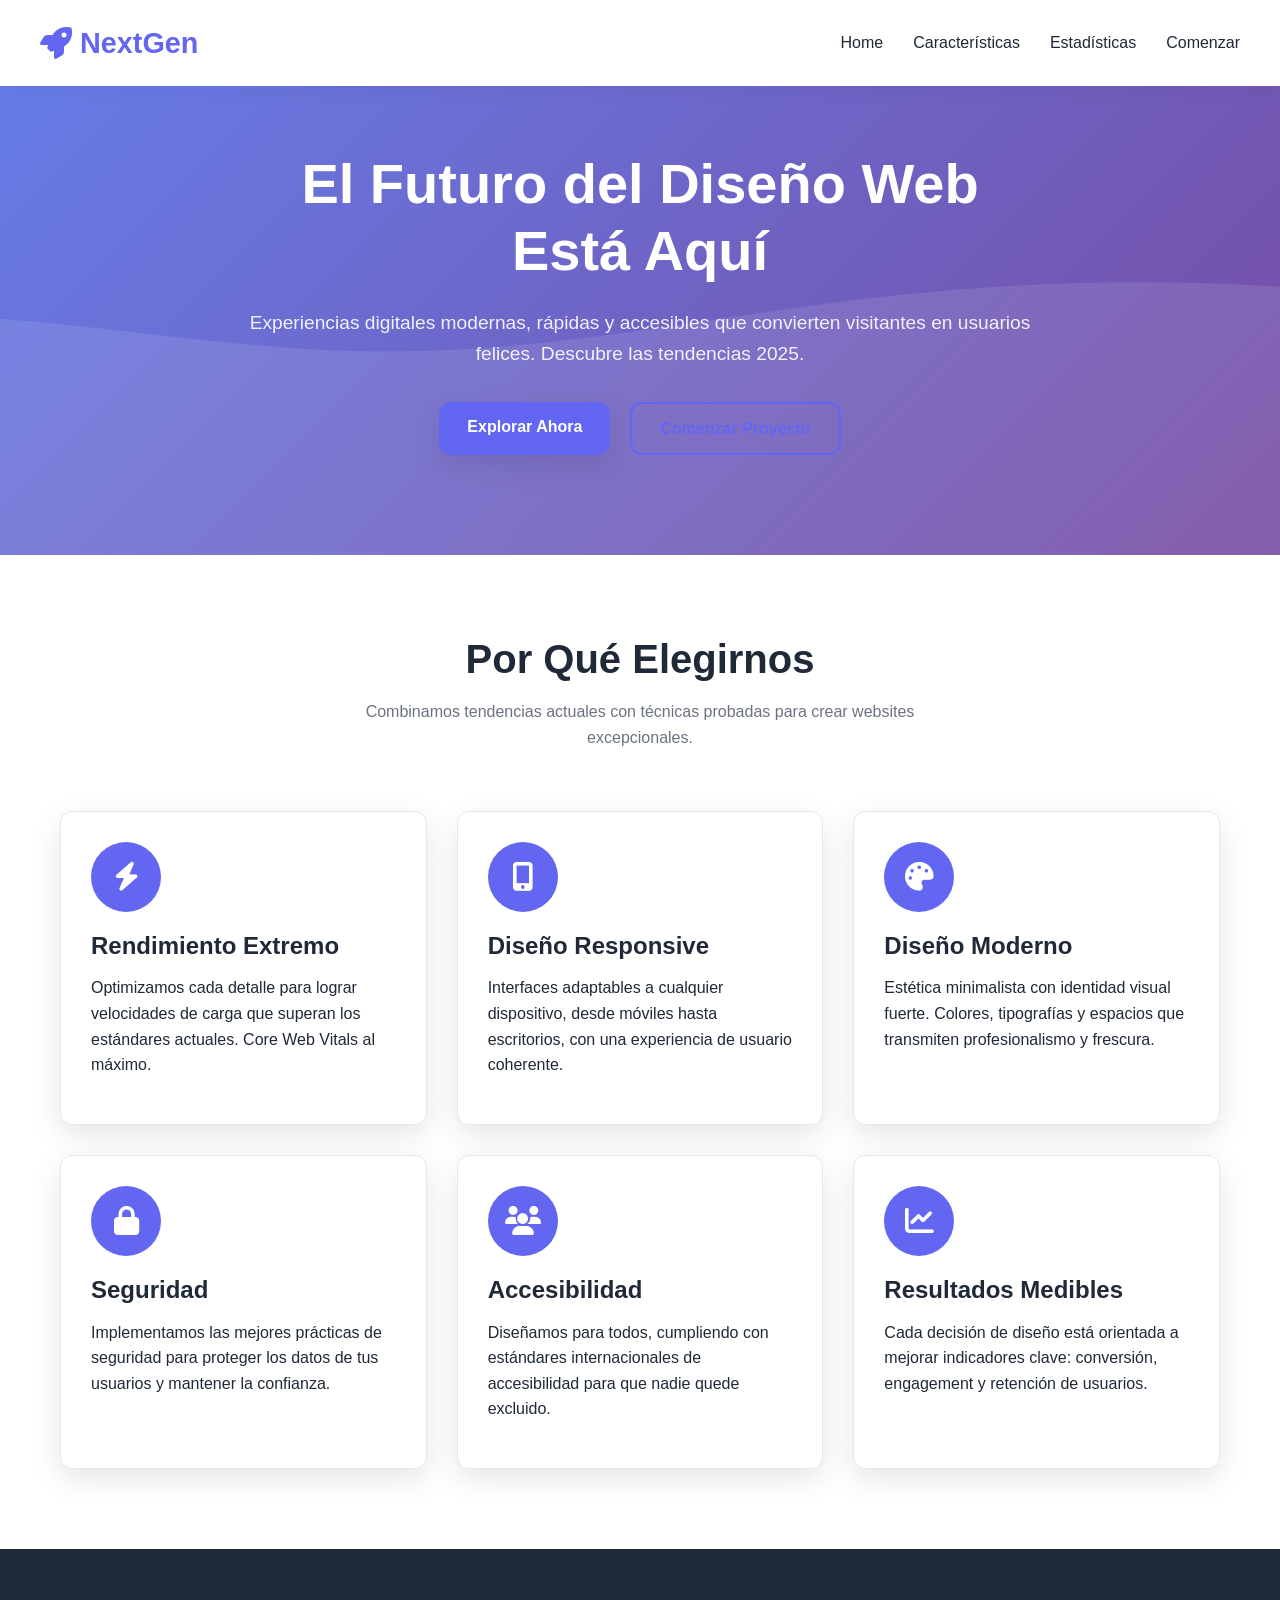
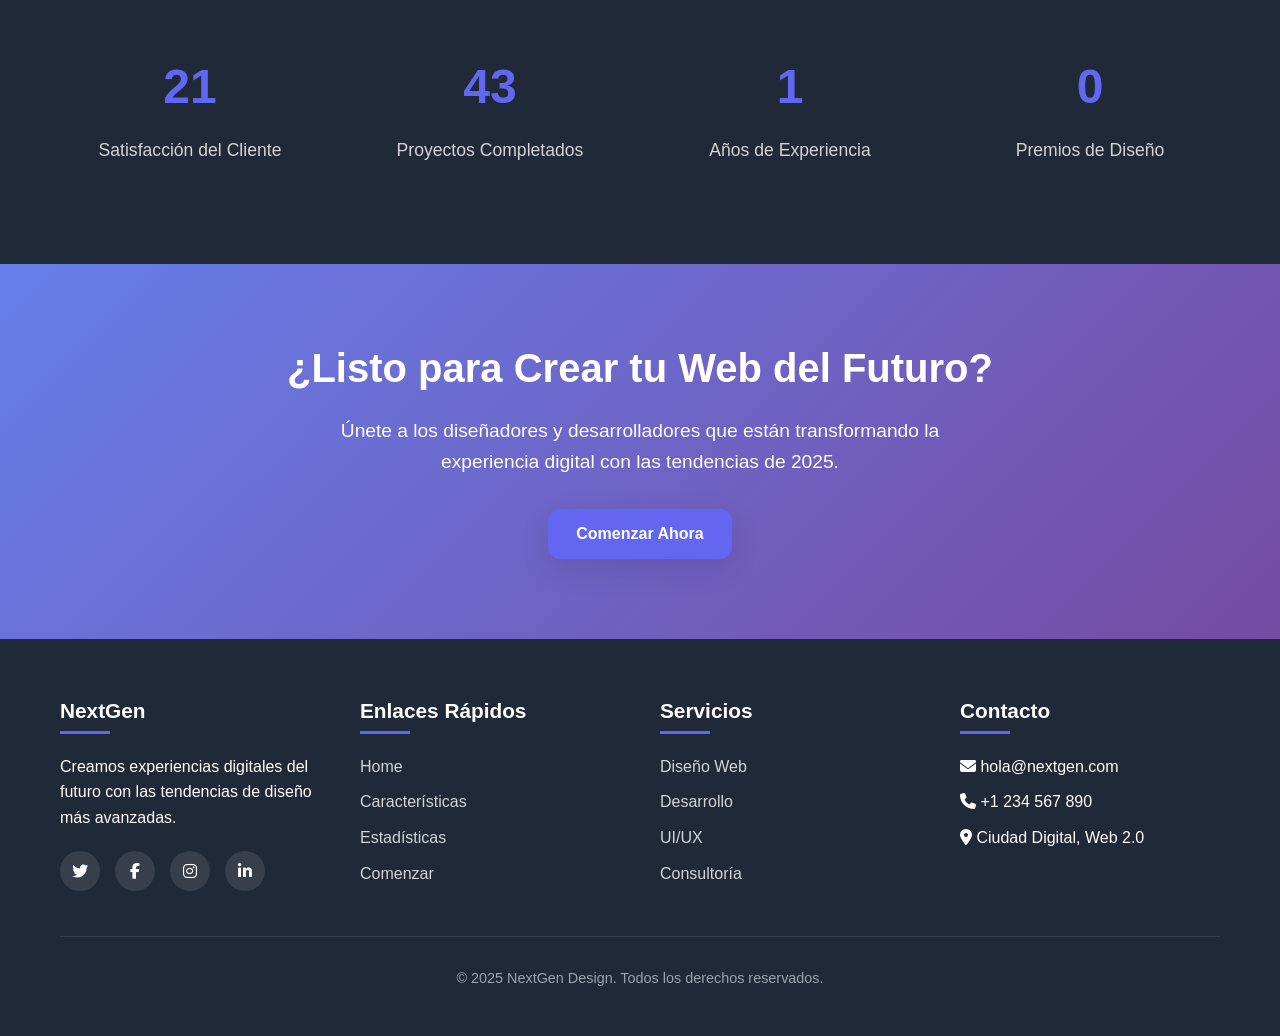
==== index.html @ e4864cec "Add Agente IA / ADD copy message" ====
<!DOCTYPE html>
<html lang="es">
<head>
    <meta charset="UTF-8">
    <meta name="viewport" content="width=device-width, initial-scale=1.0">
    <title>Home Moderno - Tendencias 2025</title>
    <link rel="stylesheet" href="https://cdnjs.cloudflare.com/ajax/libs/font-awesome/6.4.0/css/all.min.css">
    <style>
        /* === CSS VARIABLES === */
        :root {
            --primary: #6366f1;
            --primary-dark: #4f46e5;
            --secondary: #10b981;
            --dark: #1f2937;
            --light: #f9fafb;
            --gray: #6b7280;
            --gray-light: #e5e7eb;
            --white: #ffffff;
            --shadow: 0 10px 30px rgba(0, 0, 0, 0.1);
            --transition: all 0.3s ease;
            --radius: 12px;
        }

        /* === RESET Y BASE === */
        * {
            margin: 0;
            padding: 0;
            box-sizing: border-box;
        }

        html {
            scroll-behavior: smooth;
        }

        body {
            font-family: 'Inter', -apple-system, BlinkMacSystemFont, sans-serif;
            line-height: 1.6;
            color: var(--dark);
            background-color: var(--light);
            overflow-x: hidden;
        }

        .container {
            width: 100%;
            max-width: 1200px;
            margin: 0 auto;
            padding: 0 20px;
        }

        section {
            padding: 80px 0;
        }

        h1, h2, h3 {
            line-height: 1.2;
            margin-bottom: 1rem;
        }

        p {
            margin-bottom: 1rem;
        }

        .btn {
            display: inline-block;
            padding: 12px 28px;
            background: var(--primary);
            color: var(--white);
            border: none;
            border-radius: var(--radius);
            font-weight: 600;
            text-decoration: none;
            cursor: pointer;
            transition: var(--transition);
            box-shadow: var(--shadow);
        }

        .btn:hover {
            background: var(--primary-dark);
            transform: translateY(-3px);
            box-shadow: 0 15px 40px rgba(0, 0, 0, 0.15);
        }

        .btn:active {
            transform: translateY(-1px);
        }

        .btn-secondary {
            background: transparent;
            color: var(--primary);
            border: 2px solid var(--primary);
            box-shadow: none;
        }

        .btn-secondary:hover {
            background: var(--primary);
            color: var(--white);
        }

        /* === HEADER === */
        header {
            background: var(--white);
            box-shadow: 0 2px 20px rgba(0, 0, 0, 0.05);
            position: fixed;
            width: 100%;
            top: 0;
            z-index: 1000;
            transition: var(--transition);
        }

        .header-container {
            display: flex;
            justify-content: space-between;
            align-items: center;
            padding: 20px 0;
        }

        .logo {
            font-size: 1.8rem;
            font-weight: 700;
            color: var(--primary);
            text-decoration: none;
            display: flex;
            align-items: center;
            gap: 8px;
        }

        .logo i {
            font-size: 2rem;
        }

        .nav-menu {
            display: flex;
            list-style: none;
            gap: 30px;
        }

        .nav-menu a {
            text-decoration: none;
            color: var(--dark);
            font-weight: 500;
            transition: var(--transition);
            position: relative;
        }

        .nav-menu a::after {
            content: '';
            position: absolute;
            width: 0;
            height: 2px;
            bottom: -5px;
            left: 0;
            background-color: var(--primary);
            transition: var(--transition);
        }

        .nav-menu a:hover::after {
            width: 100%;
        }

        .nav-menu a:hover {
            color: var(--primary);
        }

        .hamburger {
            display: none;
            font-size: 1.5rem;
            cursor: pointer;
            background: none;
            border: none;
            color: var(--dark);
        }

        /* === HERO SECTION === */
        .hero {
            padding: 150px 0 100px;
            background: linear-gradient(135deg, #667eea 0%, #764ba2 100%);
            color: var(--white);
            text-align: center;
            position: relative;
            overflow: hidden;
        }

        .hero::before {
            content: '';
            position: absolute;
            top: 0;
            left: 0;
            width: 100%;
            height: 100%;
            background: url('data:image/svg+xml;utf8,<svg xmlns="http://www.w3.org/2000/svg" viewBox="0 0 1440 320"><path fill="%23ffffff" fill-opacity="0.1" d="M0,224L48,213.3C96,203,192,181,288,181.3C384,181,480,203,576,202.7C672,203,768,181,864,170.7C960,160,1056,160,1152,170.7C1248,181,1344,203,1392,213.3L1440,224L1440,320L1392,320C1344,320,1248,320,1152,320C1056,320,960,320,864,320C768,320,672,320,576,320C480,320,384,320,288,320C192,320,96,320,48,320L0,320Z"></path></svg>');
            background-size: cover;
            background-position: center;
        }

        .hero-content {
            position: relative;
            z-index: 1;
            max-width: 800px;
            margin: 0 auto;
        }

        .hero h1 {
            font-size: 3.5rem;
            margin-bottom: 1.5rem;
            font-weight: 800;
        }

        .hero p {
            font-size: 1.2rem;
            margin-bottom: 2rem;
            opacity: 0.9;
        }

        .hero-buttons {
            display: flex;
            gap: 20px;
            justify-content: center;
            flex-wrap: wrap;
        }

        /* === FEATURES SECTION === */
        .features {
            background: var(--white);
        }

        .section-title {
            text-align: center;
            margin-bottom: 60px;
        }

        .section-title h2 {
            font-size: 2.5rem;
            color: var(--dark);
        }

        .section-title p {
            color: var(--gray);
            max-width: 600px;
            margin: 0 auto;
        }

        .features-grid {
            display: grid;
            grid-template-columns: repeat(auto-fit, minmax(300px, 1fr));
            gap: 30px;
        }

        .feature-card {
            background: var(--white);
            border-radius: var(--radius);
            padding: 30px;
            box-shadow: var(--shadow);
            transition: var(--transition);
            border: 1px solid var(--gray-light);
        }

        .feature-card:hover {
            transform: translateY(-10px);
            box-shadow: 0 20px 40px rgba(0, 0, 0, 0.1);
        }

        .feature-icon {
            width: 70px;
            height: 70px;
            background: var(--primary);
            border-radius: 50%;
            display: flex;
            align-items: center;
            justify-content: center;
            margin-bottom: 20px;
            color: var(--white);
            font-size: 1.8rem;
            transition: var(--transition);
        }

        .feature-card:hover .feature-icon {
            background: var(--secondary);
            transform: rotate(10deg);
        }

        .feature-card h3 {
            font-size: 1.5rem;
            margin-bottom: 15px;
        }

        /* === STATS SECTION === */
        .stats {
            background: var(--dark);
            color: var(--white);
            text-align: center;
        }

        .stats-grid {
            display: grid;
            grid-template-columns: repeat(auto-fit, minmax(200px, 1fr));
            gap: 40px;
        }

        .stat-item {
            padding: 20px;
        }

        .stat-number {
            font-size: 3rem;
            font-weight: 700;
            color: var(--primary);
            margin-bottom: 10px;
        }

        .stat-label {
            font-size: 1.1rem;
            opacity: 0.8;
        }

        /* === CTA SECTION === */
        .cta {
            background: linear-gradient(135deg, #667eea 0%, #764ba2 100%);
            color: var(--white);
            text-align: center;
        }

        .cta h2 {
            font-size: 2.5rem;
            margin-bottom: 1.5rem;
        }

        .cta p {
            font-size: 1.2rem;
            margin-bottom: 2rem;
            max-width: 600px;
            margin-left: auto;
            margin-right: auto;
        }

        /* === FOOTER === */
        footer {
            background: var(--dark);
            color: var(--white);
            padding: 60px 0 30px;
        }

        .footer-content {
            display: grid;
            grid-template-columns: repeat(auto-fit, minmax(250px, 1fr));
            gap: 40px;
            margin-bottom: 40px;
        }

        .footer-column h3 {
            font-size: 1.3rem;
            margin-bottom: 20px;
            position: relative;
            padding-bottom: 10px;
        }

        .footer-column h3::after {
            content: '';
            position: absolute;
            width: 50px;
            height: 3px;
            background: var(--primary);
            bottom: 0;
            left: 0;
        }

        .footer-links {
            list-style: none;
        }

        .footer-links li {
            margin-bottom: 10px;
        }

        .footer-links a {
            color: #d1d5db;
            text-decoration: none;
            transition: var(--transition);
        }

        .footer-links a:hover {
            color: var(--primary);
            padding-left: 5px;
        }

        .social-links {
            display: flex;
            gap: 15px;
            margin-top: 20px;
        }

        .social-links a {
            display: flex;
            align-items: center;
            justify-content: center;
            width: 40px;
            height: 40px;
            background: rgba(255, 255, 255, 0.1);
            border-radius: 50%;
            transition: var(--transition);
            color: var(--white);
            text-decoration: none;
        }

        .social-links a:hover {
            background: var(--primary);
            transform: translateY(-3px);
        }

        .copyright {
            text-align: center;
            padding-top: 30px;
            border-top: 1px solid rgba(255, 255, 255, 0.1);
            color: #9ca3af;
            font-size: 0.9rem;
        }

        /* === ANIMATIONS === */
        .fade-in {
            opacity: 0;
            transform: translateY(30px);
            transition: opacity 0.8s ease, transform 0.8s ease;
        }

        .fade-in.visible {
            opacity: 1;
            transform: translateY(0);
        }

        /* === RESPONSIVE === */
        @media (max-width: 768px) {
            .nav-menu {
                position: fixed;
                top: 70px;
                left: -100%;
                width: 100%;
                height: calc(100vh - 70px);
                background: var(--white);
                flex-direction: column;
                align-items: center;
                justify-content: flex-start;
                padding-top: 50px;
                transition: var(--transition);
                box-shadow: 0 10px 30px rgba(0, 0, 0, 0.1);
            }

            .nav-menu.active {
                left: 0;
            }

            .nav-menu li {
                margin: 15px 0;
            }

            .hamburger {
                display: block;
            }

            .hero h1 {
                font-size: 2.5rem;
            }

            .hero p {
                font-size: 1rem;
            }

            section {
                padding: 60px 0;
            }
        }
    </style>
</head>
<body>
    <!-- HEADER -->
    <header id="header">
        <div class="container header-container">
            <a href="#" class="logo">
                <i class="fas fa-rocket"></i>
                <span>NextGen</span>
            </a>
            
            <button class="hamburger" id="hamburger">
                <i class="fas fa-bars"></i>
            </button>
            
            <ul class="nav-menu" id="nav-menu">
                <li><a href="#home">Home</a></li>
                <li><a href="#features">Características</a></li>
                <li><a href="#stats">Estadísticas</a></li>
                <li><a href="#cta">Comenzar</a></li>
            </ul>
        </div>
    </header>

    <!-- HERO SECTION -->
    <section class="hero" id="home">
        <div class="container">
            <div class="hero-content">
                <h1>El Futuro del Diseño Web Está Aquí</h1>
                <p>Experiencias digitales modernas, rápidas y accesibles que convierten visitantes en usuarios felices. Descubre las tendencias 2025.</p>
                <div class="hero-buttons">
                    <a href="#features" class="btn">Explorar Ahora</a>
                    <a href="#cta" class="btn btn-secondary">Comenzar Proyecto</a>
                </div>
            </div>
        </div>
    </section>

    <!-- FEATURES SECTION -->
    <section class="features" id="features">
        <div class="container">
            <div class="section-title fade-in">
                <h2>Por Qué Elegirnos</h2>
                <p>Combinamos tendencias actuales con técnicas probadas para crear websites excepcionales.</p>
            </div>
            
            <div class="features-grid">
                <div class="feature-card fade-in">
                    <div class="feature-icon">
                        <i class="fas fa-bolt"></i>
                    </div>
                    <h3>Rendimiento Extremo</h3>
                    <p>Optimizamos cada detalle para lograr velocidades de carga que superan los estándares actuales. Core Web Vitals al máximo.</p>
                </div>
                
                <div class="feature-card fade-in">
                    <div class="feature-icon">
                        <i class="fas fa-mobile-alt"></i>
                    </div>
                    <h3>Diseño Responsive</h3>
                    <p>Interfaces adaptables a cualquier dispositivo, desde móviles hasta escritorios, con una experiencia de usuario coherente.</p>
                </div>
                
                <div class="feature-card fade-in">
                    <div class="feature-icon">
                        <i class="fas fa-palette"></i>
                    </div>
                    <h3>Diseño Moderno</h3>
                    <p>Estética minimalista con identidad visual fuerte. Colores, tipografías y espacios que transmiten profesionalismo y frescura.</p>
                </div>
                
                <div class="feature-card fade-in">
                    <div class="feature-icon">
                        <i class="fas fa-lock"></i>
                    </div>
                    <h3>Seguridad</h3>
                    <p>Implementamos las mejores prácticas de seguridad para proteger los datos de tus usuarios y mantener la confianza.</p>
                </div>
                
                <div class="feature-card fade-in">
                    <div class="feature-icon">
                        <i class="fas fa-users"></i>
                    </div>
                    <h3>Accesibilidad</h3>
                    <p>Diseñamos para todos, cumpliendo con estándares internacionales de accesibilidad para que nadie quede excluido.</p>
                </div>
                
                <div class="feature-card fade-in">
                    <div class="feature-icon">
                        <i class="fas fa-chart-line"></i>
                    </div>
                    <h3>Resultados Medibles</h3>
                    <p>Cada decisión de diseño está orientada a mejorar indicadores clave: conversión, engagement y retención de usuarios.</p>
                </div>
            </div>
        </div>
    </section>

    <!-- STATS SECTION -->
    <section class="stats" id="stats">
        <div class="container">
            <div class="stats-grid">
                <div class="stat-item fade-in">
                    <div class="stat-number" data-count="98">0</div>
                    <div class="stat-label">Satisfacción del Cliente</div>
                </div>
                
                <div class="stat-item fade-in">
                    <div class="stat-number" data-count="200">0</div>
                    <div class="stat-label">Proyectos Completados</div>
                </div>
                
                <div class="stat-item fade-in">
                    <div class="stat-number" data-count="5">0</div>
                    <div class="stat-label">Años de Experiencia</div>
                </div>
                
                <div class="stat-item fade-in">
                    <div class="stat-number" data-count="3">0</div>
                    <div class="stat-label">Premios de Diseño</div>
                </div>
            </div>
        </div>
    </section>

    <!-- CTA SECTION -->
    <section class="cta" id="cta">
        <div class="container">
            <h2>¿Listo para Crear tu Web del Futuro?</h2>
            <p>Únete a los diseñadores y desarrolladores que están transformando la experiencia digital con las tendencias de 2025.</p>
            <a href="#" class="btn">Comenzar Ahora</a>
        </div>
    </section>

    <!-- FOOTER -->
    <footer>
        <div class="container">
            <div class="footer-content">
                <div class="footer-column">
                    <h3>NextGen</h3>
                    <p>Creamos experiencias digitales del futuro con las tendencias de diseño más avanzadas.</p>
                    <div class="social-links">
                        <a href="#"><i class="fab fa-twitter"></i></a>
                        <a href="#"><i class="fab fa-facebook-f"></i></a>
                        <a href="#"><i class="fab fa-instagram"></i></a>
                        <a href="#"><i class="fab fa-linkedin-in"></i></a>
                    </div>
                </div>
                
                <div class="footer-column">
                    <h3>Enlaces Rápidos</h3>
                    <ul class="footer-links">
                        <li><a href="#home">Home</a></li>
                        <li><a href="#features">Características</a></li>
                        <li><a href="#stats">Estadísticas</a></li>
                        <li><a href="#cta">Comenzar</a></li>
                    </ul>
                </div>
                
                <div class="footer-column">
                    <h3>Servicios</h3>
                    <ul class="footer-links">
                        <li><a href="#">Diseño Web</a></li>
                        <li><a href="#">Desarrollo</a></li>
                        <li><a href="#">UI/UX</a></li>
                        <li><a href="#">Consultoría</a></li>
                    </ul>
                </div>
                
                <div class="footer-column">
                    <h3>Contacto</h3>
                    <ul class="footer-links">
                        <li><i class="fas fa-envelope"></i> hola@nextgen.com</li>
                        <li><i class="fas fa-phone"></i> +1 234 567 890</li>
                        <li><i class="fas fa-map-marker-alt"></i> Ciudad Digital, Web 2.0</li>
                    </ul>
                </div>
            </div>
            
            <div class="copyright">
                <p>&copy; 2025 NextGen Design. Todos los derechos reservados.</p>
            </div>
        </div>
    </footer>

    <script>
        // === MENÚ RESPONSIVE ===
        const hamburger = document.getElementById('hamburger');
        const navMenu = document.getElementById('nav-menu');

        hamburger.addEventListener('click', () => {
            navMenu.classList.toggle('active');
            hamburger.querySelector('i').classList.toggle('fa-times');
            hamburger.querySelector('i').classList.toggle('fa-bars');
        });

        // Cerrar menú al hacer clic en un enlace
        document.querySelectorAll('.nav-menu a').forEach(link => {
            link.addEventListener('click', () => {
                navMenu.classList.remove('active');
                hamburger.querySelector('i').classList.add('fa-bars');
                hamburger.querySelector('i').classList.remove('fa-times');
            });
        });

        // === HEADER AL HACER SCROLL ===
        window.addEventListener('scroll', () => {
            const header = document.getElementById('header');
            if (window.scrollY > 50) {
                header.style.background = 'rgba(255, 255, 255, 0.95)';
                header.style.backdropFilter = 'blur(10px)';
            } else {
                header.style.background = 'var(--white)';
                header.style.backdropFilter = 'none';
            }
        });

        // === ANIMACIONES AL SCROLL ===
        const fadeElements = document.querySelectorAll('.fade-in');

        const fadeInOnScroll = () => {
            fadeElements.forEach(element => {
                const elementTop = element.getBoundingClientRect().top;
                const elementVisible = 150;
                
                if (elementTop < window.innerHeight - elementVisible) {
                    element.classList.add('visible');
                }
            });
        };

        // Ejecutar al cargar y al hacer scroll
        window.addEventListener('load', fadeInOnScroll);
        window.addEventListener('scroll', fadeInOnScroll);

        // === CONTADOR ANIMADO ===
        const counters = document.querySelectorAll('.stat-number');
        
        const animateCounter = (counter) => {
            const target = parseInt(counter.getAttribute('data-count'));
            const duration = 2000;
            const step = target / (duration / 16);
            let current = 0;
            
            const updateCounter = () => {
                current += step;
                if (current < target) {
                    counter.textContent = Math.floor(current);
                    requestAnimationFrame(updateCounter);
                } else {
                    counter.textContent = target;
                }
            };
            
            updateCounter();
        };

        // Observador de intersección para contadores
        const counterObserver = new IntersectionObserver((entries) => {
            entries.forEach(entry => {
                if (entry.isIntersecting) {
                    animateCounter(entry.target);
                    counterObserver.unobserve(entry.target);
                }
            });
        }, { threshold: 0.5 });

        counters.forEach(counter => {
            counterObserver.observe(counter);
        });

        // === EFECTO PARALAJE SUAVE EN HERO ===
        window.addEventListener('scroll', () => {
            const scrolled = window.scrollY;
            const hero = document.querySelector('.hero');
            if (hero) {
                hero.style.transform = `translateY(${scrolled * 0.3}px)`;
                hero.style.opacity = 1 - (scrolled / 600);
            }
        });
    </script>
</body>
</html>
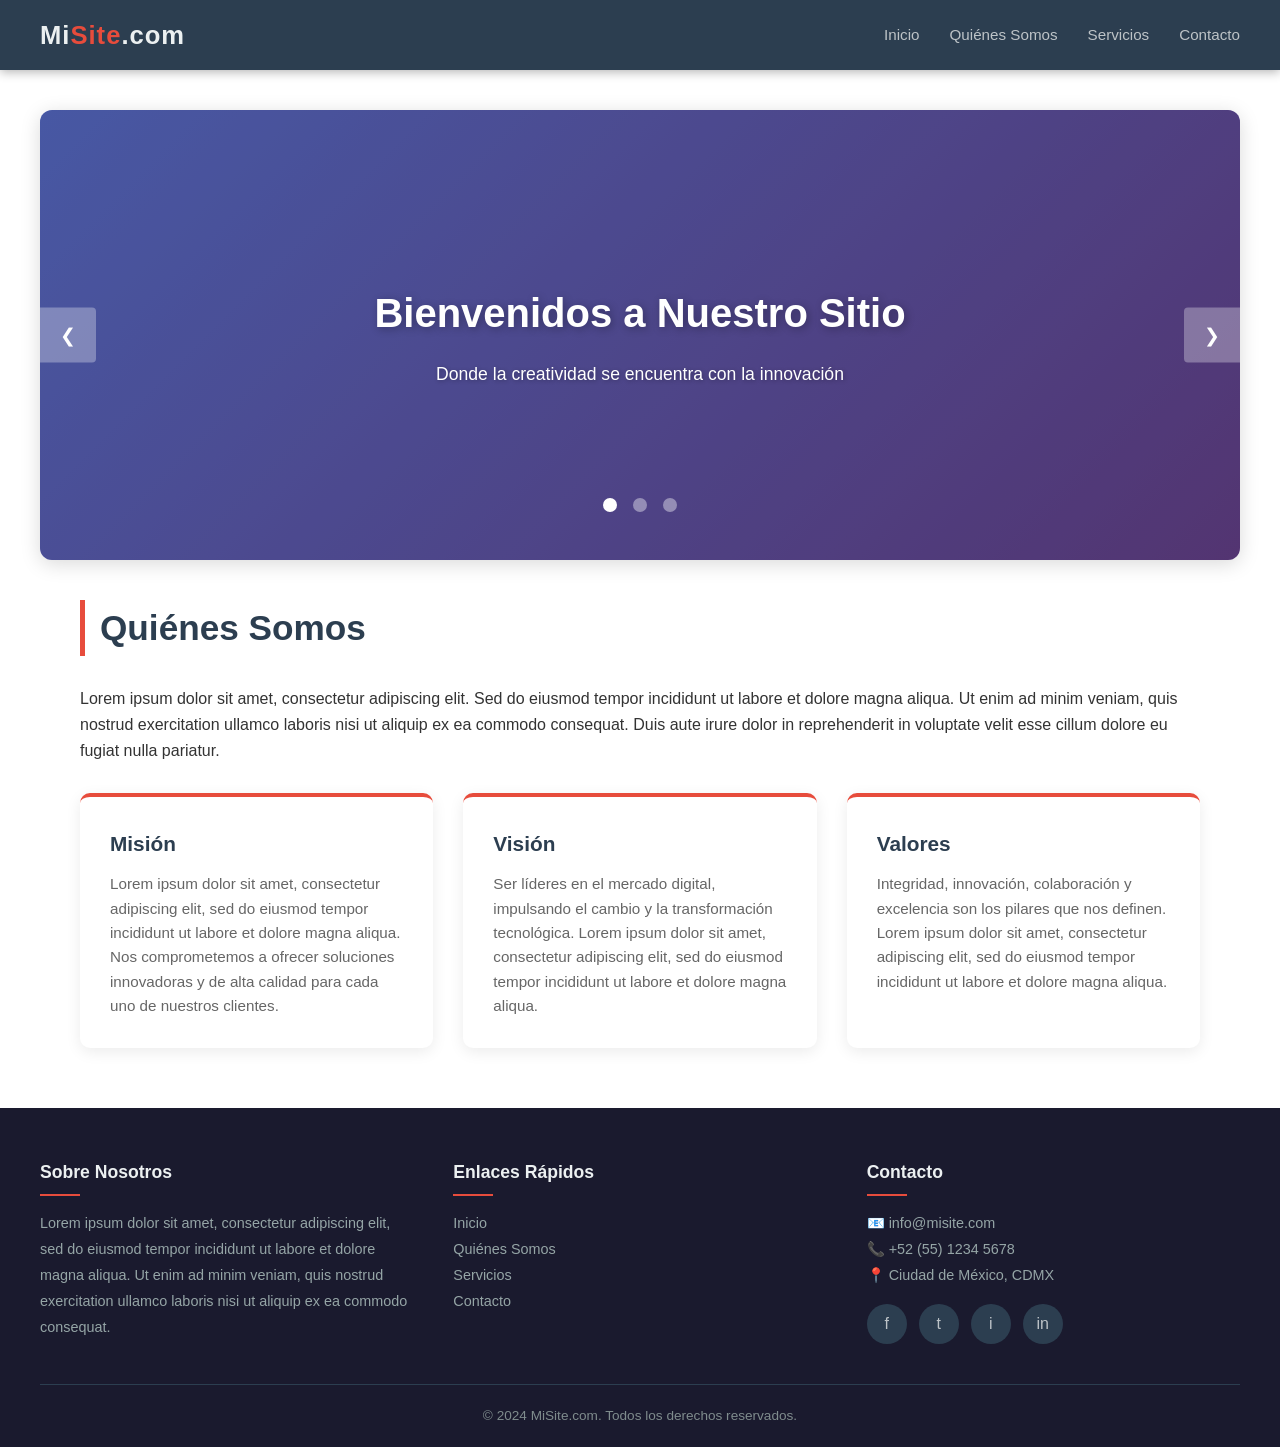
==== commit c7cc9b4e: "FIXERRORS" ====
--- a/index.html
+++ b/index.html
@@ -3,129 +3,54 @@
 <head>
     <meta charset="UTF-8">
     <meta name="viewport" content="width=device-width, initial-scale=1.0">
-    <title>Home Moderno - Tendencias 2025</title>
-    <link rel="stylesheet" href="https://cdnjs.cloudflare.com/ajax/libs/font-awesome/6.4.0/css/all.min.css">
+    <title>Mi Sitio Web</title>
     <style>
-        /* === CSS VARIABLES === */
-        :root {
-            --primary: #6366f1;
-            --primary-dark: #4f46e5;
-            --secondary: #10b981;
-            --dark: #1f2937;
-            --light: #f9fafb;
-            --gray: #6b7280;
-            --gray-light: #e5e7eb;
-            --white: #ffffff;
-            --shadow: 0 10px 30px rgba(0, 0, 0, 0.1);
-            --transition: all 0.3s ease;
-            --radius: 12px;
-        }
-
-        /* === RESET Y BASE === */
+        /* ===== RESET & BASE ===== */
         * {
             margin: 0;
             padding: 0;
             box-sizing: border-box;
         }
 
-        html {
-            scroll-behavior: smooth;
-        }
-
         body {
-            font-family: 'Inter', -apple-system, BlinkMacSystemFont, sans-serif;
+            font-family: 'Segoe UI', Tahoma, Geneva, Verdana, sans-serif;
+            color: #333;
             line-height: 1.6;
-            color: var(--dark);
-            background-color: var(--light);
-            overflow-x: hidden;
-        }
-
-        .container {
-            width: 100%;
-            max-width: 1200px;
-            margin: 0 auto;
-            padding: 0 20px;
-        }
-
-        section {
-            padding: 80px 0;
-        }
-
-        h1, h2, h3 {
-            line-height: 1.2;
-            margin-bottom: 1rem;
-        }
-
-        p {
-            margin-bottom: 1rem;
-        }
-
-        .btn {
-            display: inline-block;
-            padding: 12px 28px;
-            background: var(--primary);
-            color: var(--white);
-            border: none;
-            border-radius: var(--radius);
-            font-weight: 600;
+        }
+
+        a {
             text-decoration: none;
-            cursor: pointer;
-            transition: var(--transition);
-            box-shadow: var(--shadow);
-        }
-
-        .btn:hover {
-            background: var(--primary-dark);
-            transform: translateY(-3px);
-            box-shadow: 0 15px 40px rgba(0, 0, 0, 0.15);
-        }
-
-        .btn:active {
-            transform: translateY(-1px);
-        }
-
-        .btn-secondary {
-            background: transparent;
-            color: var(--primary);
-            border: 2px solid var(--primary);
-            box-shadow: none;
-        }
-
-        .btn-secondary:hover {
-            background: var(--primary);
-            color: var(--white);
-        }
-
-        /* === HEADER === */
+            color: inherit;
+        }
+
+        /* ===== HEADER & NAVEGACIÓN ===== */
         header {
-            background: var(--white);
-            box-shadow: 0 2px 20px rgba(0, 0, 0, 0.05);
-            position: fixed;
-            width: 100%;
+            background-color: #2c3e50;
+            padding: 0 40px;
+            position: sticky;
             top: 0;
             z-index: 1000;
-            transition: var(--transition);
-        }
-
-        .header-container {
+            box-shadow: 0 2px 10px rgba(0, 0, 0, 0.3);
+        }
+
+        .navbar {
             display: flex;
             justify-content: space-between;
             align-items: center;
-            padding: 20px 0;
+            max-width: 1200px;
+            margin: 0 auto;
+            height: 70px;
         }
 
         .logo {
-            font-size: 1.8rem;
-            font-weight: 700;
-            color: var(--primary);
-            text-decoration: none;
-            display: flex;
-            align-items: center;
-            gap: 8px;
-        }
-
-        .logo i {
-            font-size: 2rem;
+            font-size: 1.6rem;
+            font-weight: bold;
+            color: #ecf0f1;
+            letter-spacing: 1px;
+        }
+
+        .logo span {
+            color: #e74c3c;
         }
 
         .nav-menu {
@@ -134,619 +59,469 @@
             gap: 30px;
         }
 
-        .nav-menu a {
-            text-decoration: none;
-            color: var(--dark);
+        .nav-menu li a {
+            color: #bdc3c7;
             font-weight: 500;
-            transition: var(--transition);
+            font-size: 0.95rem;
+            transition: color 0.3s ease;
+            padding: 8px 0;
             position: relative;
         }
 
-        .nav-menu a::after {
+        .nav-menu li a::after {
             content: '';
             position: absolute;
+            bottom: 0;
+            left: 0;
             width: 0;
             height: 2px;
-            bottom: -5px;
-            left: 0;
-            background-color: var(--primary);
-            transition: var(--transition);
-        }
-
-        .nav-menu a:hover::after {
+            background-color: #e74c3c;
+            transition: width 0.3s ease;
+        }
+
+        .nav-menu li a:hover {
+            color: #ecf0f1;
+        }
+
+        .nav-menu li a:hover::after {
             width: 100%;
         }
 
-        .nav-menu a:hover {
-            color: var(--primary);
-        }
-
-        .hamburger {
-            display: none;
-            font-size: 1.5rem;
-            cursor: pointer;
-            background: none;
-            border: none;
-            color: var(--dark);
-        }
-
-        /* === HERO SECTION === */
-        .hero {
-            padding: 150px 0 100px;
+        /* ===== SLIDESHOW ===== */
+        .slideshow-container {
+            max-width: 1200px;
+            margin: 40px auto;
+            position: relative;
+            border-radius: 12px;
+            overflow: hidden;
+            box-shadow: 0 4px 20px rgba(0, 0, 0, 0.15);
+        }
+
+        .slides {
+            display: flex;
+            transition: transform 0.6s ease-in-out;
+        }
+
+        .slide {
+            min-width: 100%;
+            height: 450px;
+            display: flex;
+            align-items: center;
+            justify-content: center;
+            position: relative;
+        }
+
+        .slide-1 {
             background: linear-gradient(135deg, #667eea 0%, #764ba2 100%);
-            color: var(--white);
+        }
+
+        .slide-2 {
+            background: linear-gradient(135deg, #f093fb 0%, #f5576c 100%);
+        }
+
+        .slide-3 {
+            background: linear-gradient(135deg, #4facfe 0%, #00f2fe 100%);
+        }
+
+        .slide-content {
             text-align: center;
-            position: relative;
-            overflow: hidden;
-        }
-
-        .hero::before {
-            content: '';
+            color: white;
+            z-index: 2;
+        }
+
+        .slide-content h2 {
+            font-size: 2.5rem;
+            margin-bottom: 15px;
+            text-shadow: 2px 2px 8px rgba(0,0,0,0.3);
+        }
+
+        .slide-content p {
+            font-size: 1.1rem;
+            text-shadow: 1px 1px 4px rgba(0,0,0,0.3);
+        }
+
+        .slideshow-overlay {
             position: absolute;
             top: 0;
             left: 0;
             width: 100%;
             height: 100%;
-            background: url('data:image/svg+xml;utf8,<svg xmlns="http://www.w3.org/2000/svg" viewBox="0 0 1440 320"><path fill="%23ffffff" fill-opacity="0.1" d="M0,224L48,213.3C96,203,192,181,288,181.3C384,181,480,203,576,202.7C672,203,768,181,864,170.7C960,160,1056,160,1152,170.7C1248,181,1344,203,1392,213.3L1440,224L1440,320L1392,320C1344,320,1248,320,1152,320C1056,320,960,320,864,320C768,320,672,320,576,320C480,320,384,320,288,320C192,320,96,320,48,320L0,320Z"></path></svg>');
-            background-size: cover;
-            background-position: center;
-        }
-
-        .hero-content {
-            position: relative;
+            background: rgba(0, 0, 0, 0.3);
             z-index: 1;
-            max-width: 800px;
-            margin: 0 auto;
-        }
-
-        .hero h1 {
-            font-size: 3.5rem;
-            margin-bottom: 1.5rem;
-            font-weight: 800;
-        }
-
-        .hero p {
+        }
+
+        /* Controles del slideshow */
+        .prev, .next {
+            position: absolute;
+            top: 50%;
+            transform: translateY(-50%);
+            background-color: rgba(255, 255, 255, 0.3);
+            color: white;
+            border: none;
+            padding: 16px 20px;
+            cursor: pointer;
             font-size: 1.2rem;
-            margin-bottom: 2rem;
-            opacity: 0.9;
-        }
-
-        .hero-buttons {
-            display: flex;
-            gap: 20px;
-            justify-content: center;
-            flex-wrap: wrap;
-        }
-
-        /* === FEATURES SECTION === */
-        .features {
-            background: var(--white);
-        }
-
-        .section-title {
+            transition: background-color 0.3s;
+            z-index: 5;
+            border-radius: 0 4px 4px 0;
+        }
+
+        .prev {
+            left: 0;
+            border-radius: 0 4px 4px 0;
+        }
+
+        .next {
+            right: 0;
+            border-radius: 4px 0 0 4px;
+        }
+
+        .prev:hover, .next:hover {
+            background-color: rgba(255, 255, 255, 0.6);
+        }
+
+        .dots-container {
             text-align: center;
-            margin-bottom: 60px;
-        }
-
-        .section-title h2 {
-            font-size: 2.5rem;
-            color: var(--dark);
-        }
-
-        .section-title p {
-            color: var(--gray);
-            max-width: 600px;
-            margin: 0 auto;
-        }
-
-        .features-grid {
+            padding: 20px;
+            position: absolute;
+            bottom: 20px;
+            width: 100%;
+            z-index: 5;
+        }
+
+        .dot {
+            display: inline-block;
+            width: 14px;
+            height: 14px;
+            margin: 0 6px;
+            background-color: rgba(255, 255, 255, 0.4);
+            border-radius: 50%;
+            cursor: pointer;
+            transition: background-color 0.3s;
+        }
+
+        .dot.active {
+            background-color: #fff;
+        }
+
+        /* ===== CONTENT ===== */
+        .content {
+            max-width: 1200px;
+            margin: 40px auto;
+            padding: 0 40px;
+        }
+
+        .content h1 {
+            font-size: 2.2rem;
+            margin-bottom: 30px;
+            color: #2c3e50;
+            border-left: 5px solid #e74c3c;
+            padding-left: 15px;
+        }
+
+        .content-grid {
             display: grid;
             grid-template-columns: repeat(auto-fit, minmax(300px, 1fr));
             gap: 30px;
-        }
-
-        .feature-card {
-            background: var(--white);
-            border-radius: var(--radius);
+            margin-top: 30px;
+        }
+
+        .card {
+            background: #fff;
+            border-radius: 10px;
             padding: 30px;
-            box-shadow: var(--shadow);
-            transition: var(--transition);
-            border: 1px solid var(--gray-light);
-        }
-
-        .feature-card:hover {
-            transform: translateY(-10px);
-            box-shadow: 0 20px 40px rgba(0, 0, 0, 0.1);
-        }
-
-        .feature-icon {
-            width: 70px;
-            height: 70px;
-            background: var(--primary);
-            border-radius: 50%;
-            display: flex;
-            align-items: center;
-            justify-content: center;
-            margin-bottom: 20px;
-            color: var(--white);
-            font-size: 1.8rem;
-            transition: var(--transition);
-        }
-
-        .feature-card:hover .feature-icon {
-            background: var(--secondary);
-            transform: rotate(10deg);
-        }
-
-        .feature-card h3 {
-            font-size: 1.5rem;
-            margin-bottom: 15px;
-        }
-
-        /* === STATS SECTION === */
-        .stats {
-            background: var(--dark);
-            color: var(--white);
-            text-align: center;
-        }
-
-        .stats-grid {
-            display: grid;
-            grid-template-columns: repeat(auto-fit, minmax(200px, 1fr));
-            gap: 40px;
-        }
-
-        .stat-item {
-            padding: 20px;
-        }
-
-        .stat-number {
-            font-size: 3rem;
-            font-weight: 700;
-            color: var(--primary);
-            margin-bottom: 10px;
-        }
-
-        .stat-label {
-            font-size: 1.1rem;
-            opacity: 0.8;
-        }
-
-        /* === CTA SECTION === */
-        .cta {
-            background: linear-gradient(135deg, #667eea 0%, #764ba2 100%);
-            color: var(--white);
-            text-align: center;
-        }
-
-        .cta h2 {
-            font-size: 2.5rem;
-            margin-bottom: 1.5rem;
-        }
-
-        .cta p {
-            font-size: 1.2rem;
-            margin-bottom: 2rem;
-            max-width: 600px;
-            margin-left: auto;
-            margin-right: auto;
-        }
-
-        /* === FOOTER === */
+            box-shadow: 0 4px 15px rgba(0, 0, 0, 0.08);
+            transition: transform 0.3s ease, box-shadow 0.3s ease;
+            border-top: 4px solid #e74c3c;
+        }
+
+        .card:hover {
+            transform: translateY(-5px);
+            box-shadow: 0 8px 25px rgba(0, 0, 0, 0.15);
+        }
+
+        .card h3 {
+            font-size: 1.3rem;
+            margin-bottom: 12px;
+            color: #2c3e50;
+        }
+
+        .card p {
+            color: #666;
+            font-size: 0.95rem;
+        }
+
+        /* ===== FOOTER ===== */
         footer {
-            background: var(--dark);
-            color: var(--white);
-            padding: 60px 0 30px;
+            background-color: #1a1a2e;
+            color: #bdc3c7;
+            padding: 50px 40px 20px;
+            margin-top: 60px;
         }
 
         .footer-content {
+            max-width: 1200px;
+            margin: 0 auto;
             display: grid;
             grid-template-columns: repeat(auto-fit, minmax(250px, 1fr));
             gap: 40px;
             margin-bottom: 40px;
         }
 
-        .footer-column h3 {
-            font-size: 1.3rem;
-            margin-bottom: 20px;
+        .footer-section h4 {
+            color: #ecf0f1;
+            margin-bottom: 15px;
+            font-size: 1.1rem;
             position: relative;
             padding-bottom: 10px;
         }
 
-        .footer-column h3::after {
+        .footer-section h4::after {
             content: '';
             position: absolute;
-            width: 50px;
-            height: 3px;
-            background: var(--primary);
             bottom: 0;
             left: 0;
-        }
-
-        .footer-links {
+            width: 40px;
+            height: 2px;
+            background-color: #e74c3c;
+        }
+
+        .footer-section p,
+        .footer-section li {
+            font-size: 0.9rem;
+            line-height: 1.8;
+            color: #95a5a6;
+        }
+
+        .footer-section ul {
             list-style: none;
         }
 
-        .footer-links li {
-            margin-bottom: 10px;
-        }
-
-        .footer-links a {
-            color: #d1d5db;
-            text-decoration: none;
-            transition: var(--transition);
-        }
-
-        .footer-links a:hover {
-            color: var(--primary);
-            padding-left: 5px;
+        .footer-section ul li a {
+            color: #95a5a6;
+            transition: color 0.3s ease;
+        }
+
+        .footer-section ul li a:hover {
+            color: #e74c3c;
         }
 
         .social-links {
             display: flex;
-            gap: 15px;
-            margin-top: 20px;
+            gap: 12px;
+            margin-top: 15px;
         }
 
         .social-links a {
-            display: flex;
-            align-items: center;
-            justify-content: center;
+            display: inline-block;
             width: 40px;
             height: 40px;
-            background: rgba(255, 255, 255, 0.1);
+            background-color: #2c3e50;
             border-radius: 50%;
-            transition: var(--transition);
-            color: var(--white);
-            text-decoration: none;
+            text-align: center;
+            line-height: 40px;
+            color: #bdc3c7;
+            transition: all 0.3s ease;
         }
 
         .social-links a:hover {
-            background: var(--primary);
+            background-color: #e74c3c;
+            color: white;
             transform: translateY(-3px);
         }
 
-        .copyright {
+        .footer-bottom {
             text-align: center;
-            padding-top: 30px;
-            border-top: 1px solid rgba(255, 255, 255, 0.1);
-            color: #9ca3af;
-            font-size: 0.9rem;
-        }
-
-        /* === ANIMATIONS === */
-        .fade-in {
-            opacity: 0;
-            transform: translateY(30px);
-            transition: opacity 0.8s ease, transform 0.8s ease;
-        }
-
-        .fade-in.visible {
-            opacity: 1;
-            transform: translateY(0);
-        }
-
-        /* === RESPONSIVE === */
+            padding-top: 20px;
+            border-top: 1px solid #2c3e50;
+            font-size: 0.85rem;
+            color: #7f8c8d;
+        }
+
+        /* ===== RESPONSIVE ===== */
         @media (max-width: 768px) {
+            .navbar {
+                flex-direction: column;
+                height: auto;
+                padding: 15px 0;
+            }
+
             .nav-menu {
-                position: fixed;
-                top: 70px;
-                left: -100%;
-                width: 100%;
-                height: calc(100vh - 70px);
-                background: var(--white);
-                flex-direction: column;
-                align-items: center;
-                justify-content: flex-start;
-                padding-top: 50px;
-                transition: var(--transition);
-                box-shadow: 0 10px 30px rgba(0, 0, 0, 0.1);
+                margin-top: 15px;
+                gap: 20px;
             }
 
-            .nav-menu.active {
-                left: 0;
+            .slide-content h2 {
+                font-size: 1.8rem;
             }
 
-            .nav-menu li {
-                margin: 15px 0;
-            }
-
-            .hamburger {
-                display: block;
-            }
-
-            .hero h1 {
-                font-size: 2.5rem;
-            }
-
-            .hero p {
-                font-size: 1rem;
-            }
-
-            section {
-                padding: 60px 0;
+            .slide {
+                height: 300px;
             }
         }
     </style>
 </head>
 <body>
-    <!-- HEADER -->
-    <header id="header">
-        <div class="container header-container">
-            <a href="#" class="logo">
-                <i class="fas fa-rocket"></i>
-                <span>NextGen</span>
-            </a>
-            
-            <button class="hamburger" id="hamburger">
-                <i class="fas fa-bars"></i>
-            </button>
-            
-            <ul class="nav-menu" id="nav-menu">
-                <li><a href="#home">Home</a></li>
-                <li><a href="#features">Características</a></li>
-                <li><a href="#stats">Estadísticas</a></li>
-                <li><a href="#cta">Comenzar</a></li>
+
+    <!-- ==================== HEADER ==================== -->
+    <header>
+        <nav class="navbar">
+            <div class="logo">Mi<span>Site</span>.com</div>
+            <ul class="nav-menu">
+                <li><a href="#inicio">Inicio</a></li>
+                <li><a href="#quienes">Quiénes Somos</a></li>
+                <li><a href="#servicios">Servicios</a></li>
+                <li><a href="#contacto">Contacto</a></li>
             </ul>
+        </nav>
+    </header>
+
+    <!-- ==================== SLIDESHOW ==================== -->
+    <section class="slideshow-container" id="inicio">
+        <div class="slides">
+            <div class="slide slide-1">
+                <div class="slideshow-overlay"></div>
+                <div class="slide-content">
+                    <h2>Bienvenidos a Nuestro Sitio</h2>
+                    <p>Donde la creatividad se encuentra con la innovación</p>
+                </div>
+            </div>
+            <div class="slide slide-2">
+                <div class="slideshow-overlay"></div>
+                <div class="slide-content">
+                    <h2>Explora Nuestro Mundo</h2>
+                    <p>Descubre las últimas tendencias y novedades</p>
+                </div>
+            </div>
+            <div class="slide slide-3">
+                <div class="slideshow-overlay"></div>
+                <div class="slide-content">
+                    <h2>Tu Próximo Paso Cuenta</h2>
+                    <p>Únete a nuestra comunidad y crece con nosotros</p>
+                </div>
+            </div>
         </div>
-    </header>
-
-    <!-- HERO SECTION -->
-    <section class="hero" id="home">
-        <div class="container">
-            <div class="hero-content">
-                <h1>El Futuro del Diseño Web Está Aquí</h1>
-                <p>Experiencias digitales modernas, rápidas y accesibles que convierten visitantes en usuarios felices. Descubre las tendencias 2025.</p>
-                <div class="hero-buttons">
-                    <a href="#features" class="btn">Explorar Ahora</a>
-                    <a href="#cta" class="btn btn-secondary">Comenzar Proyecto</a>
-                </div>
-            </div>
+
+        <button class="prev" onclick="changeSlide(-1)">&#10094;</button>
+        <button class="next" onclick="changeSlide(1)">&#10095;</button>
+
+        <div class="dots-container">
+            <span class="dot active" onclick="currentSlide(1)"></span>
+            <span class="dot" onclick="currentSlide(2)"></span>
+            <span class="dot" onclick="currentSlide(3)"></span>
         </div>
     </section>
 
-    <!-- FEATURES SECTION -->
-    <section class="features" id="features">
-        <div class="container">
-            <div class="section-title fade-in">
-                <h2>Por Qué Elegirnos</h2>
-                <p>Combinamos tendencias actuales con técnicas probadas para crear websites excepcionales.</p>
-            </div>
-            
-            <div class="features-grid">
-                <div class="feature-card fade-in">
-                    <div class="feature-icon">
-                        <i class="fas fa-bolt"></i>
-                    </div>
-                    <h3>Rendimiento Extremo</h3>
-                    <p>Optimizamos cada detalle para lograr velocidades de carga que superan los estándares actuales. Core Web Vitals al máximo.</p>
-                </div>
-                
-                <div class="feature-card fade-in">
-                    <div class="feature-icon">
-                        <i class="fas fa-mobile-alt"></i>
-                    </div>
-                    <h3>Diseño Responsive</h3>
-                    <p>Interfaces adaptables a cualquier dispositivo, desde móviles hasta escritorios, con una experiencia de usuario coherente.</p>
-                </div>
-                
-                <div class="feature-card fade-in">
-                    <div class="feature-icon">
-                        <i class="fas fa-palette"></i>
-                    </div>
-                    <h3>Diseño Moderno</h3>
-                    <p>Estética minimalista con identidad visual fuerte. Colores, tipografías y espacios que transmiten profesionalismo y frescura.</p>
-                </div>
-                
-                <div class="feature-card fade-in">
-                    <div class="feature-icon">
-                        <i class="fas fa-lock"></i>
-                    </div>
-                    <h3>Seguridad</h3>
-                    <p>Implementamos las mejores prácticas de seguridad para proteger los datos de tus usuarios y mantener la confianza.</p>
-                </div>
-                
-                <div class="feature-card fade-in">
-                    <div class="feature-icon">
-                        <i class="fas fa-users"></i>
-                    </div>
-                    <h3>Accesibilidad</h3>
-                    <p>Diseñamos para todos, cumpliendo con estándares internacionales de accesibilidad para que nadie quede excluido.</p>
-                </div>
-                
-                <div class="feature-card fade-in">
-                    <div class="feature-icon">
-                        <i class="fas fa-chart-line"></i>
-                    </div>
-                    <h3>Resultados Medibles</h3>
-                    <p>Cada decisión de diseño está orientada a mejorar indicadores clave: conversión, engagement y retención de usuarios.</p>
-                </div>
+    <!-- ==================== CONTENT ==================== -->
+    <section class="content" id="quienes">
+        <h1>Quiénes Somos</h1>
+        <p>
+            Lorem ipsum dolor sit amet, consectetur adipiscing elit. Sed do eiusmod tempor 
+            incididunt ut labore et dolore magna aliqua. Ut enim ad minim veniam, quis nostrud 
+            exercitation ullamco laboris nisi ut aliquip ex ea commodo consequat. Duis aute 
+            irure dolor in reprehenderit in voluptate velit esse cillum dolore eu fugiat nulla 
+            pariatur.
+        </p>
+
+        <div class="content-grid">
+            <div class="card">
+                <h3>Misión</h3>
+                <p>
+                    Lorem ipsum dolor sit amet, consectetur adipiscing elit, sed do eiusmod tempor 
+                    incididunt ut labore et dolore magna aliqua. Nos comprometemos a ofrecer soluciones 
+                    innovadoras y de alta calidad para cada uno de nuestros clientes.
+                </p>
+            </div>
+            <div class="card">
+                <h3>Visión</h3>
+                <p>
+                    Ser líderes en el mercado digital, impulsando el cambio y la transformación 
+                    tecnológica. Lorem ipsum dolor sit amet, consectetur adipiscing elit, sed do eiusmod 
+                    tempor incididunt ut labore et dolore magna aliqua.
+                </p>
+            </div>
+            <div class="card">
+                <h3>Valores</h3>
+                <p>
+                    Integridad, innovación, colaboración y excelencia son los pilares que nos 
+                    definen. Lorem ipsum dolor sit amet, consectetur adipiscing elit, sed do eiusmod 
+                    tempor incididunt ut labore et dolore magna aliqua.
+                </p>
             </div>
         </div>
     </section>
 
-    <!-- STATS SECTION -->
-    <section class="stats" id="stats">
-        <div class="container">
-            <div class="stats-grid">
-                <div class="stat-item fade-in">
-                    <div class="stat-number" data-count="98">0</div>
-                    <div class="stat-label">Satisfacción del Cliente</div>
+    <!-- ==================== FOOTER ==================== -->
+    <footer id="contacto">
+        <div class="footer-content">
+            <div class="footer-section">
+                <h4>Sobre Nosotros</h4>
+                <p>
+                    Lorem ipsum dolor sit amet, consectetur adipiscing elit, sed do eiusmod tempor 
+                    incididunt ut labore et dolore magna aliqua. Ut enim ad minim veniam, quis nostrud 
+                    exercitation ullamco laboris nisi ut aliquip ex ea commodo consequat.
+                </p>
+            </div>
+            <div class="footer-section">
+                <h4>Enlaces Rápidos</h4>
+                <ul>
+                    <li><a href="#inicio">Inicio</a></li>
+                    <li><a href="#quienes">Quiénes Somos</a></li>
+                    <li><a href="#servicios">Servicios</a></li>
+                    <li><a href="#contacto">Contacto</a></li>
+                </ul>
+            </div>
+            <div class="footer-section">
+                <h4>Contacto</h4>
+                <p>📧 info@misite.com</p>
+                <p>📞 +52 (55) 1234 5678</p>
+                <p>📍 Ciudad de México, CDMX</p>
+                <div class="social-links">
+                    <a href="#" title="Facebook">f</a>
+                    <a href="#" title="Twitter">t</a>
+                    <a href="#" title="Instagram">i</a>
+                    <a href="#" title="LinkedIn">in</a>
                 </div>
-                
-                <div class="stat-item fade-in">
-                    <div class="stat-number" data-count="200">0</div>
-                    <div class="stat-label">Proyectos Completados</div>
-                </div>
-                
-                <div class="stat-item fade-in">
-                    <div class="stat-number" data-count="5">0</div>
-                    <div class="stat-label">Años de Experiencia</div>
-                </div>
-                
-                <div class="stat-item fade-in">
-                    <div class="stat-number" data-count="3">0</div>
-                    <div class="stat-label">Premios de Diseño</div>
-                </div>
             </div>
         </div>
-    </section>
-
-    <!-- CTA SECTION -->
-    <section class="cta" id="cta">
-        <div class="container">
-            <h2>¿Listo para Crear tu Web del Futuro?</h2>
-            <p>Únete a los diseñadores y desarrolladores que están transformando la experiencia digital con las tendencias de 2025.</p>
-            <a href="#" class="btn">Comenzar Ahora</a>
-        </div>
-    </section>
-
-    <!-- FOOTER -->
-    <footer>
-        <div class="container">
-            <div class="footer-content">
-                <div class="footer-column">
-                    <h3>NextGen</h3>
-                    <p>Creamos experiencias digitales del futuro con las tendencias de diseño más avanzadas.</p>
-                    <div class="social-links">
-                        <a href="#"><i class="fab fa-twitter"></i></a>
-                        <a href="#"><i class="fab fa-facebook-f"></i></a>
-                        <a href="#"><i class="fab fa-instagram"></i></a>
-                        <a href="#"><i class="fab fa-linkedin-in"></i></a>
-                    </div>
-                </div>
-                
-                <div class="footer-column">
-                    <h3>Enlaces Rápidos</h3>
-                    <ul class="footer-links">
-                        <li><a href="#home">Home</a></li>
-                        <li><a href="#features">Características</a></li>
-                        <li><a href="#stats">Estadísticas</a></li>
-                        <li><a href="#cta">Comenzar</a></li>
-                    </ul>
-                </div>
-                
-                <div class="footer-column">
-                    <h3>Servicios</h3>
-                    <ul class="footer-links">
-                        <li><a href="#">Diseño Web</a></li>
-                        <li><a href="#">Desarrollo</a></li>
-                        <li><a href="#">UI/UX</a></li>
-                        <li><a href="#">Consultoría</a></li>
-                    </ul>
-                </div>
-                
-                <div class="footer-column">
-                    <h3>Contacto</h3>
-                    <ul class="footer-links">
-                        <li><i class="fas fa-envelope"></i> hola@nextgen.com</li>
-                        <li><i class="fas fa-phone"></i> +1 234 567 890</li>
-                        <li><i class="fas fa-map-marker-alt"></i> Ciudad Digital, Web 2.0</li>
-                    </ul>
-                </div>
-            </div>
-            
-            <div class="copyright">
-                <p>&copy; 2025 NextGen Design. Todos los derechos reservados.</p>
-            </div>
+        <div class="footer-bottom">
+            <p>&copy; 2024 MiSite.com. Todos los derechos reservados.</p>
         </div>
     </footer>
 
+    <!-- ==================== JAVASCRIPT SLIDESHOW ==================== -->
     <script>
-        // === MENÚ RESPONSIVE ===
-        const hamburger = document.getElementById('hamburger');
-        const navMenu = document.getElementById('nav-menu');
-
-        hamburger.addEventListener('click', () => {
-            navMenu.classList.toggle('active');
-            hamburger.querySelector('i').classList.toggle('fa-times');
-            hamburger.querySelector('i').classList.toggle('fa-bars');
-        });
-
-        // Cerrar menú al hacer clic en un enlace
-        document.querySelectorAll('.nav-menu a').forEach(link => {
-            link.addEventListener('click', () => {
-                navMenu.classList.remove('active');
-                hamburger.querySelector('i').classList.add('fa-bars');
-                hamburger.querySelector('i').classList.remove('fa-times');
-            });
-        });
-
-        // === HEADER AL HACER SCROLL ===
-        window.addEventListener('scroll', () => {
-            const header = document.getElementById('header');
-            if (window.scrollY > 50) {
-                header.style.background = 'rgba(255, 255, 255, 0.95)';
-                header.style.backdropFilter = 'blur(10px)';
-            } else {
-                header.style.background = 'var(--white)';
-                header.style.backdropFilter = 'none';
-            }
-        });
-
-        // === ANIMACIONES AL SCROLL ===
-        const fadeElements = document.querySelectorAll('.fade-in');
-
-        const fadeInOnScroll = () => {
-            fadeElements.forEach(element => {
-                const elementTop = element.getBoundingClientRect().top;
-                const elementVisible = 150;
-                
-                if (elementTop < window.innerHeight - elementVisible) {
-                    element.classList.add('visible');
-                }
-            });
-        };
-
-        // Ejecutar al cargar y al hacer scroll
-        window.addEventListener('load', fadeInOnScroll);
-        window.addEventListener('scroll', fadeInOnScroll);
-
-        // === CONTADOR ANIMADO ===
-        const counters = document.querySelectorAll('.stat-number');
-        
-        const animateCounter = (counter) => {
-            const target = parseInt(counter.getAttribute('data-count'));
-            const duration = 2000;
-            const step = target / (duration / 16);
-            let current = 0;
+        let currentIndex = 0;
+        const slides = document.querySelector('.slides');
+        const slideElements = document.querySelectorAll('.slide');
+        const dots = document.querySelectorAll('.dot');
+        const totalSlides = slideElements.length;
+
+        function updateSlideshow() {
+            slides.style.transform = `translateX(-${currentIndex * 100}%)`;
             
-            const updateCounter = () => {
-                current += step;
-                if (current < target) {
-                    counter.textContent = Math.floor(current);
-                    requestAnimationFrame(updateCounter);
-                } else {
-                    counter.textContent = target;
-                }
-            };
-            
-            updateCounter();
-        };
-
-        // Observador de intersección para contadores
-        const counterObserver = new IntersectionObserver((entries) => {
-            entries.forEach(entry => {
-                if (entry.isIntersecting) {
-                    animateCounter(entry.target);
-                    counterObserver.unobserve(entry.target);
-                }
-            });
-        }, { threshold: 0.5 });
-
-        counters.forEach(counter => {
-            counterObserver.observe(counter);
-        });
-
-        // === EFECTO PARALAJE SUAVE EN HERO ===
-        window.addEventListener('scroll', () => {
-            const scrolled = window.scrollY;
-            const hero = document.querySelector('.hero');
-            if (hero) {
-                hero.style.transform = `translateY(${scrolled * 0.3}px)`;
-                hero.style.opacity = 1 - (scrolled / 600);
-            }
-        });
+            // Update dots
+            dots.forEach(dot => dot.classList.remove('active'));
+            dots[currentIndex].classList.add('active');
+        }
+
+        function changeSlide(direction) {
+            currentIndex += direction;
+            if (currentIndex >= totalSlides) currentIndex = 0;
+            if (currentIndex < 0) currentIndex = totalSlides - 1;
+            updateSlideshow();
+        }
+
+        function currentSlide(index) {
+            currentIndex = index - 1;
+            updateSlideshow();
+        }
+
+        // Auto-advance every 5 seconds
+        setInterval(() => {
+            changeSlide(1);
+        }, 5000);
     </script>
+
 </body>
-</html>+</html>
